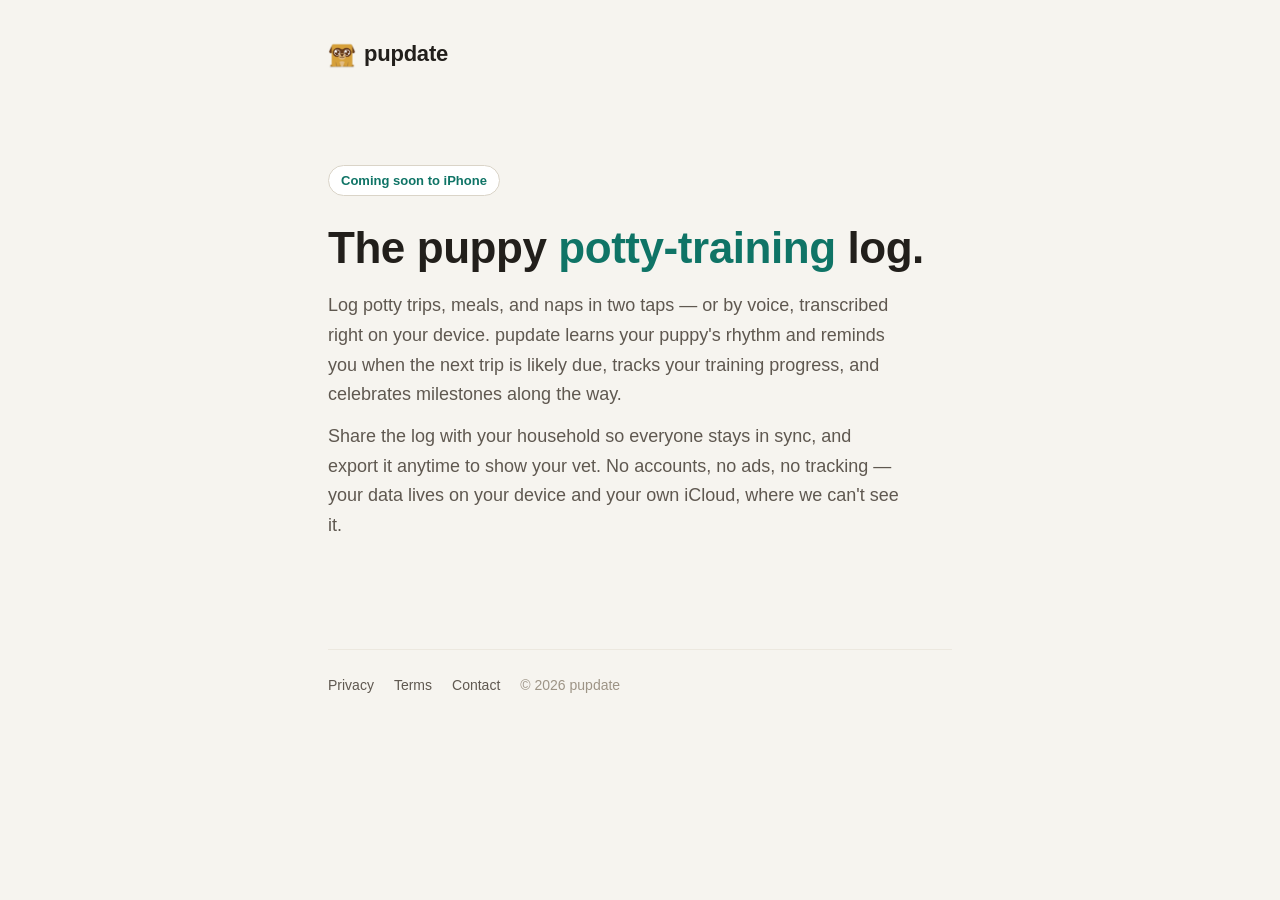
==== index.html @ 524dda99 "pupdate.app: stub landing page + Privacy and Terms Static site matching the app's design system (war" ====
<!doctype html>
<html lang="en">
<head>
  <meta charset="utf-8">
  <meta name="viewport" content="width=device-width, initial-scale=1">
  <title>pupdate — the puppy potty-training log</title>
  <meta name="description" content="Log potty trips, meals, and naps in two taps. pupdate learns your puppy's rhythm and reminds you when the next trip is likely due. No accounts, no ads, no tracking.">
  <meta name="theme-color" content="#F6F4EF" media="(prefers-color-scheme: light)">
  <meta name="theme-color" content="#171513" media="(prefers-color-scheme: dark)">
  <link rel="icon" type="image/png" href="/assets/favicon.png">
  <link rel="apple-touch-icon" href="/assets/apple-touch-icon.png">
  <link rel="stylesheet" href="/styles.css">
</head>
<body>
  <div class="page">
    <header class="site-header">
      <a class="wordmark" href="/"><img class="paw" src="/assets/pup.png" alt="" width="28" height="28">pupdate</a>
    </header>

    <main>
      <section class="hero">
        <span class="badge">Coming soon to iPhone</span>
        <h1>The puppy <span class="accent">potty&#8209;training</span> log.</h1>
        <p class="lede">Log potty trips, meals, and naps in two taps — or by voice, transcribed right on your device. pupdate learns your puppy's rhythm and reminds you when the next trip is likely due, tracks your training progress, and celebrates milestones along the way.</p>
        <p class="lede">Share the log with your household so everyone stays in sync, and export it anytime to show your vet. No accounts, no ads, no tracking — your data lives on your device and your own iCloud, where we can't see it.</p>
      </section>
    </main>

    <footer class="site-footer">
      <a href="/privacy/">Privacy</a>
      <a href="/terms/">Terms</a>
      <a href="mailto:pupdate.support@gmail.com">Contact</a>
      <span>© 2026 pupdate</span>
    </footer>
  </div>
</body>
</html>
---- styles.css ----
/* pupdate.app — tokens mirror the app's design system (UX/UI Spec §3) */

:root {
  --bg: #F6F4EF;
  --surface: #FFFFFF;
  --text: #221F1B;
  --text-secondary: #5F5850;
  --text-tertiary: #9D9486;
  --border-subtle: #ECE8DF;
  --border-strong: #DAD4C8;
  --brand: #0F7466;
  --brand-pressed: #0C5C51;
  --on-brand: #FFFFFF;
  --focus-ring: #0F7466;
}

@media (prefers-color-scheme: dark) {
  :root {
    --bg: #171513;
    --surface: #221F1B;
    --text: #F4F1EA;
    --text-secondary: #B0A99D;
    --text-tertiary: #8C8478;
    --border-subtle: #2B2722;
    --border-strong: #332E29;
    --brand: #46C6B1;
    --brand-pressed: #63CBB8;
    --on-brand: #06241F;
    --focus-ring: #63CBB8;
  }
}

* { box-sizing: border-box; }

body {
  margin: 0;
  background: var(--bg);
  color: var(--text);
  font-family: -apple-system, BlinkMacSystemFont, "SF Pro Text", "Segoe UI",
    Roboto, Helvetica, Arial, sans-serif;
  font-size: 1.0625rem;
  line-height: 1.65;
  -webkit-font-smoothing: antialiased;
  text-rendering: optimizeLegibility;
}

h1, h2, h3, .wordmark {
  font-family: ui-rounded, "SF Pro Rounded", -apple-system, BlinkMacSystemFont,
    "Segoe UI", Roboto, Helvetica, Arial, sans-serif;
  line-height: 1.25;
  letter-spacing: -0.01em;
}

a {
  color: var(--brand);
  text-decoration: none;
}
a:hover { text-decoration: underline; }

:focus-visible {
  outline: 2px solid var(--focus-ring);
  outline-offset: 2px;
  border-radius: 4px;
}

.page {
  max-width: 42rem;
  margin: 0 auto;
  padding: 2.5rem 1.5rem 4rem;
}

/* Header */
.site-header {
  display: flex;
  align-items: baseline;
  justify-content: space-between;
  margin-bottom: 3rem;
}
.wordmark {
  font-size: 1.375rem;
  font-weight: 700;
  color: var(--text);
}
.wordmark:hover { text-decoration: none; }
.wordmark .paw {
  margin-right: 0.5rem;
  vertical-align: -0.35em;
}

/* Home hero */
.hero { padding: 3rem 0 2rem; }
.hero h1 {
  font-size: clamp(2rem, 6vw, 2.75rem);
  font-weight: 800;
  margin: 0 0 1rem;
}
.hero h1 .accent { color: var(--brand); }
.hero .lede {
  color: var(--text-secondary);
  font-size: 1.125rem;
  max-width: 36rem;
  margin: 0 0 0.75rem;
}
.badge {
  display: inline-block;
  font-size: 0.8125rem;
  font-weight: 600;
  color: var(--brand);
  border: 1px solid var(--border-strong);
  border-radius: 999px;
  padding: 0.25rem 0.75rem;
  margin-bottom: 1.5rem;
  background: var(--surface);
}

/* Legal pages */
.legal h1 { font-size: 1.75rem; margin: 0 0 0.25rem; }
.legal h2 {
  font-size: 1.1875rem;
  margin: 2.25rem 0 0.5rem;
}
.legal p, .legal li { color: var(--text); }
.legal ul { padding-left: 1.375rem; }
.legal li { margin: 0.375rem 0; }
.legal code {
  font-size: 0.9em;
  background: var(--surface);
  border: 1px solid var(--border-subtle);
  border-radius: 4px;
  padding: 0.05em 0.3em;
}

/* Footer */
.site-footer {
  margin-top: 4rem;
  padding-top: 1.5rem;
  border-top: 1px solid var(--border-subtle);
  font-size: 0.875rem;
  color: var(--text-tertiary);
  display: flex;
  gap: 1.25rem;
  flex-wrap: wrap;
}
.site-footer a { color: var(--text-secondary); }
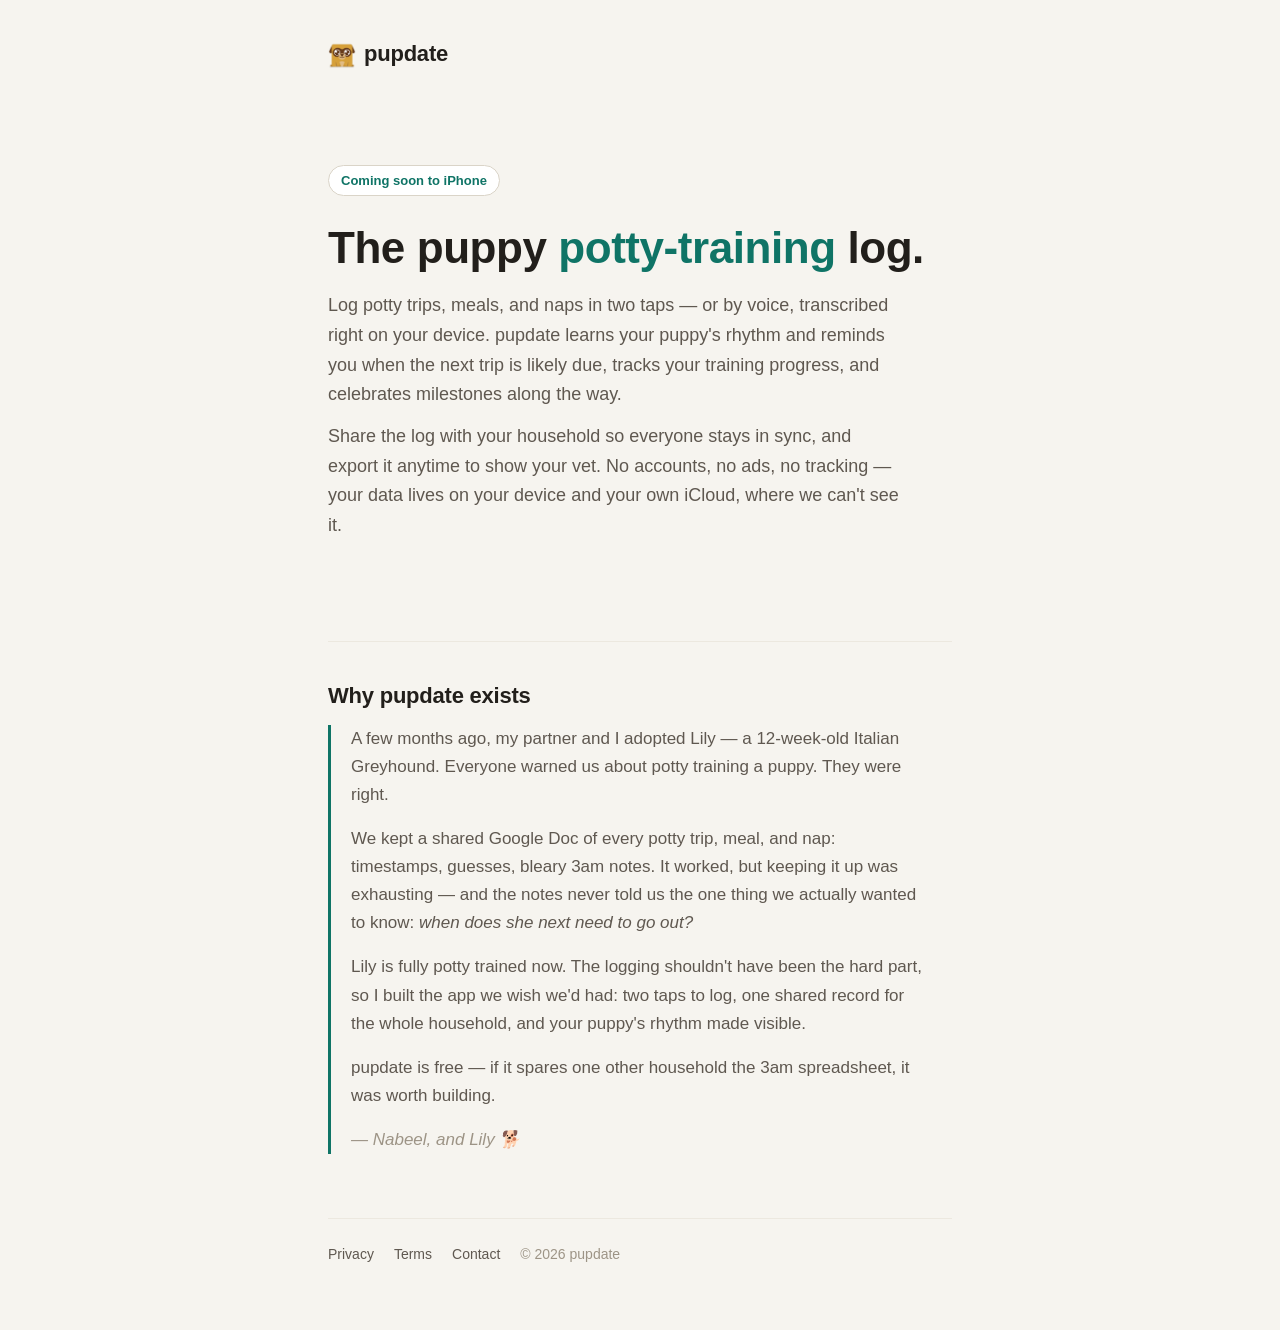
==== commit b6a36929: "Founder story, free line, and SEO pack - 'Why pupdate exists' section: Lily story in a brand-teal bl" ====
--- a/index.html
+++ b/index.html
@@ -7,6 +7,28 @@
   <meta name="description" content="Log potty trips, meals, and naps in two taps. pupdate learns your puppy's rhythm and reminds you when the next trip is likely due. No accounts, no ads, no tracking.">
   <meta name="theme-color" content="#F6F4EF" media="(prefers-color-scheme: light)">
   <meta name="theme-color" content="#171513" media="(prefers-color-scheme: dark)">
+  <link rel="canonical" href="https://pupdate.app/">
+  <meta property="og:type" content="website">
+  <meta property="og:site_name" content="pupdate">
+  <meta property="og:title" content="pupdate — the puppy potty-training log">
+  <meta property="og:description" content="Log potty trips, meals, and naps in two taps. pupdate learns your puppy's rhythm and reminds you when the next trip is likely due. No accounts, no ads, no tracking.">
+  <meta property="og:url" content="https://pupdate.app/">
+  <meta property="og:image" content="https://pupdate.app/assets/social-card.png">
+  <meta property="og:image:width" content="1200">
+  <meta property="og:image:height" content="630">
+  <meta name="twitter:card" content="summary_large_image">
+  <script type="application/ld+json">
+  {
+    "@context": "https://schema.org",
+    "@type": "MobileApplication",
+    "name": "pupdate",
+    "operatingSystem": "iOS",
+    "applicationCategory": "LifestyleApplication",
+    "description": "A puppy potty-training log. Two-tap logging of potty trips, meals, and naps; timing predictions learned from your logs; progress milestones; household sharing through your own iCloud.",
+    "offers": { "@type": "Offer", "price": "0", "priceCurrency": "USD" },
+    "url": "https://pupdate.app/"
+  }
+  </script>
   <link rel="icon" type="image/png" href="/assets/favicon.png">
   <link rel="apple-touch-icon" href="/assets/apple-touch-icon.png">
   <link rel="stylesheet" href="/styles.css">
@@ -24,6 +46,17 @@
         <p class="lede">Log potty trips, meals, and naps in two taps — or by voice, transcribed right on your device. pupdate learns your puppy's rhythm and reminds you when the next trip is likely due, tracks your training progress, and celebrates milestones along the way.</p>
         <p class="lede">Share the log with your household so everyone stays in sync, and export it anytime to show your vet. No accounts, no ads, no tracking — your data lives on your device and your own iCloud, where we can't see it.</p>
       </section>
+
+      <section class="story">
+        <h2>Why pupdate exists</h2>
+        <blockquote>
+          <p>A few months ago, my partner and I adopted Lily — a 12-week-old Italian Greyhound. Everyone warned us about potty training a puppy. They were right.</p>
+          <p>We kept a shared Google Doc of every potty trip, meal, and nap: timestamps, guesses, bleary 3am notes. It worked, but keeping it up was exhausting — and the notes never told us the one thing we actually wanted to know: <em>when does she next need to go out?</em></p>
+          <p>Lily is fully potty trained now. The logging shouldn't have been the hard part, so I built the app we wish we'd had: two taps to log, one shared record for the whole household, and your puppy's rhythm made visible.</p>
+          <p>pupdate is free — if it spares one other household the 3am spreadsheet, it was worth building.</p>
+          <p class="signoff">— Nabeel, and Lily 🐕</p>
+        </blockquote>
+      </section>
     </main>
 
     <footer class="site-footer">
@@ -33,5 +66,7 @@
       <span>© 2026 pupdate</span>
     </footer>
   </div>
+  <script data-goatcounter="https://pupdate.goatcounter.com/count"
+          async src="//gc.zgo.at/count.js"></script>
 </body>
 </html>
--- a/styles.css
+++ b/styles.css
@@ -113,6 +113,33 @@
   background: var(--surface);
 }
 
+/* Founder story */
+.story {
+  margin-top: 3.5rem;
+  padding-top: 2.5rem;
+  border-top: 1px solid var(--border-subtle);
+}
+.story h2 {
+  font-size: 1.375rem;
+  font-weight: 700;
+  margin: 0 0 1rem;
+}
+.story blockquote {
+  margin: 0;
+  padding-left: 1.25rem;
+  border-left: 3px solid var(--brand);
+}
+.story p {
+  color: var(--text-secondary);
+  max-width: 36rem;
+  margin: 0 0 1rem;
+}
+.story .signoff {
+  color: var(--text-tertiary);
+  font-style: italic;
+  margin-bottom: 0;
+}
+
 /* Legal pages */
 .legal h1 { font-size: 1.75rem; margin: 0 0 0.25rem; }
 .legal h2 {
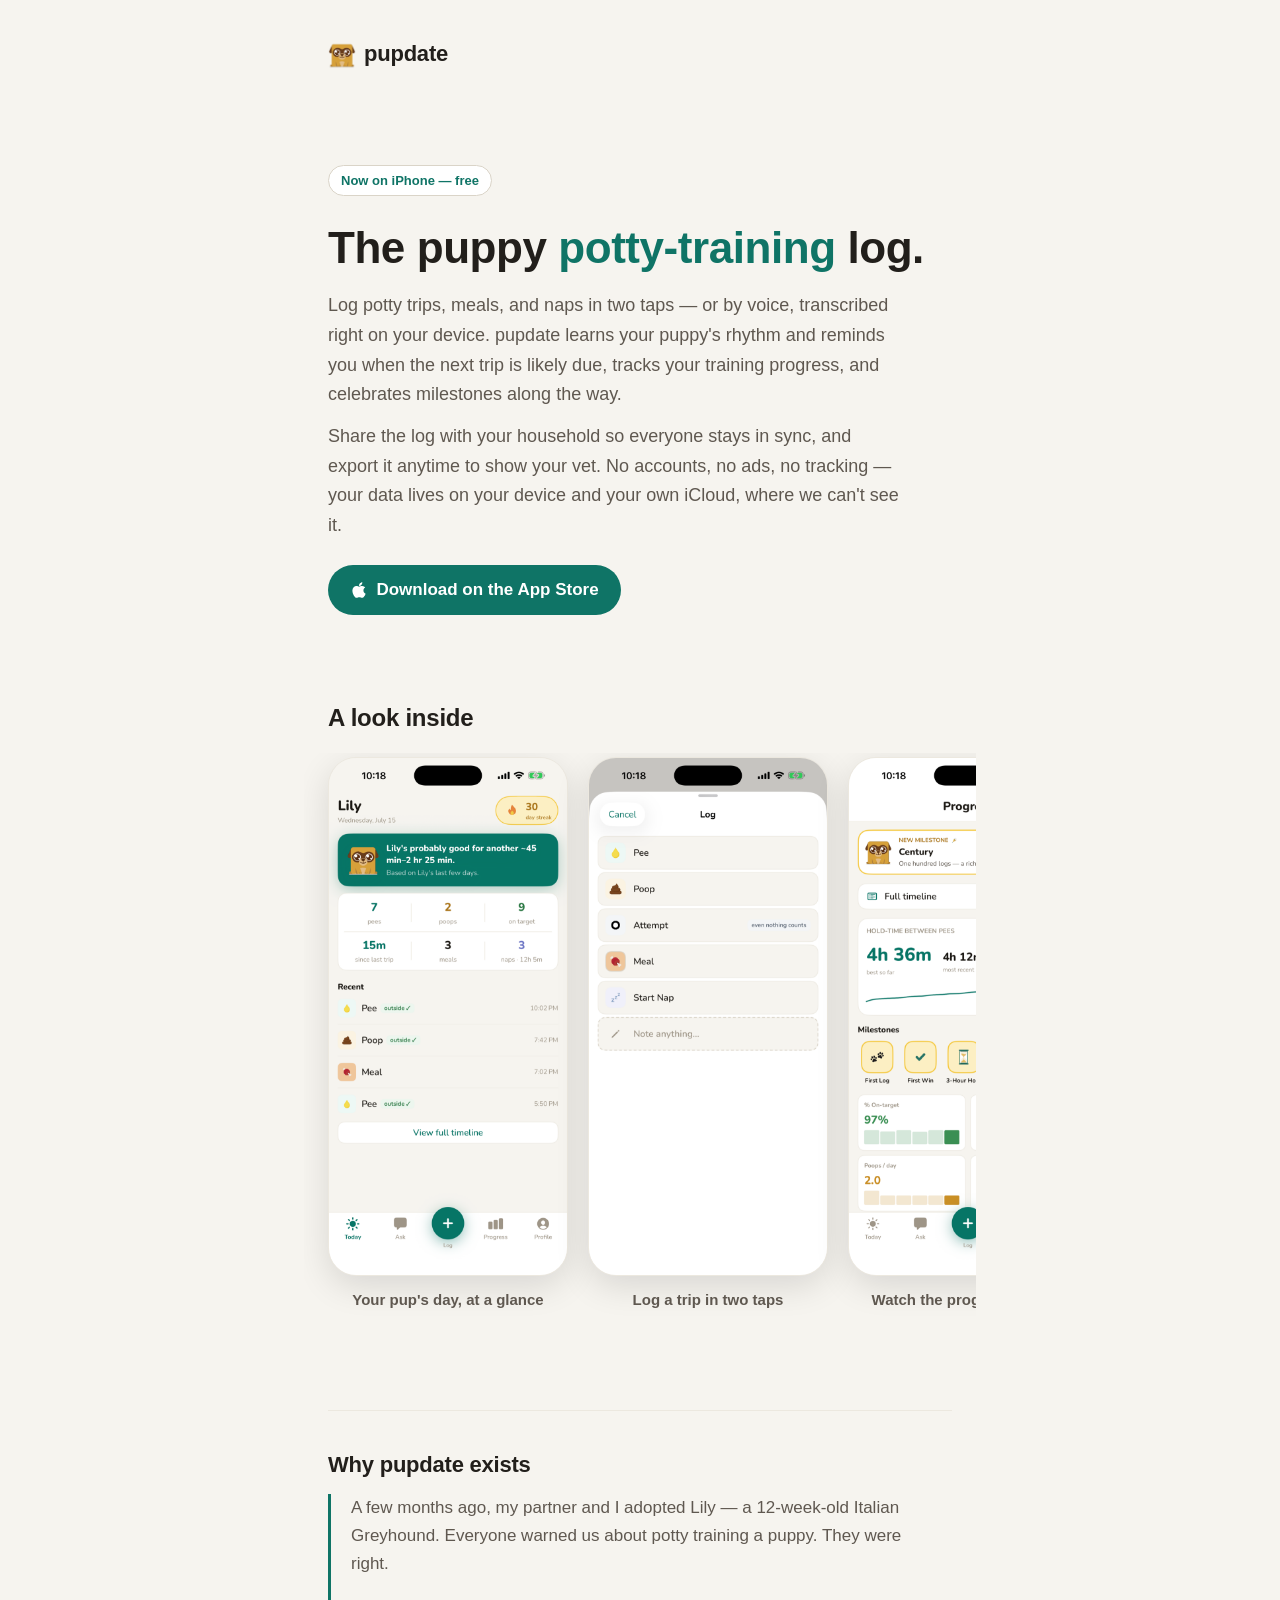
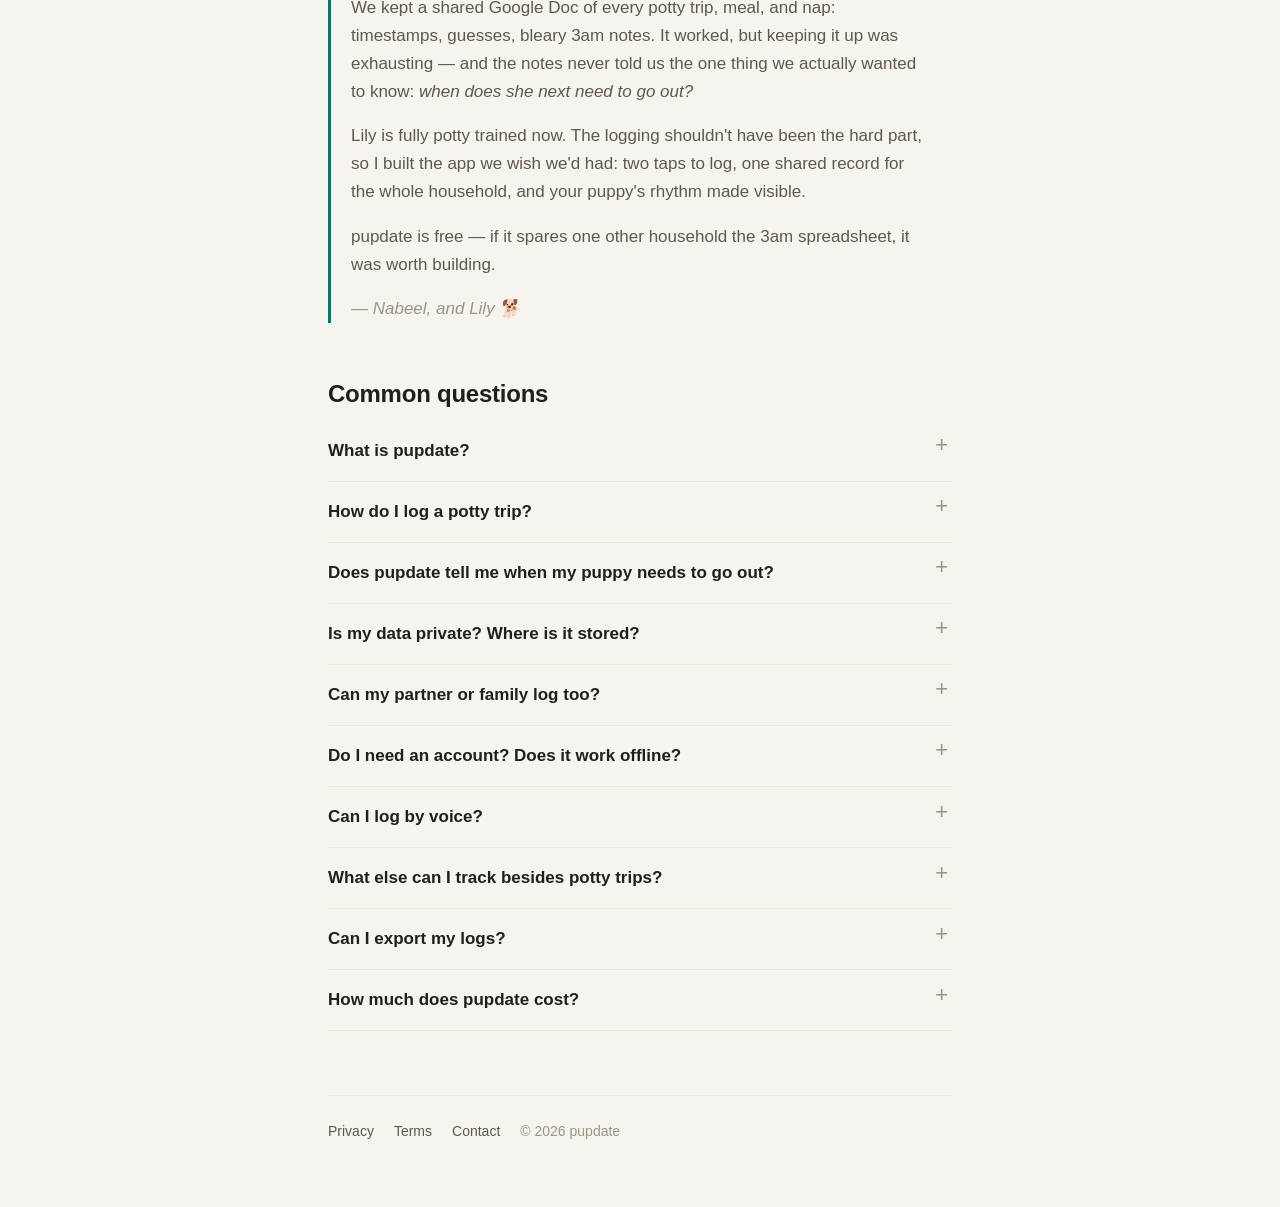
==== commit 8c66d302: "Launch: App Store download button, screenshots, live badge App is live on the App Store. Add a Downl" ====
--- a/index.html
+++ b/index.html
@@ -3,15 +3,15 @@
 <head>
   <meta charset="utf-8">
   <meta name="viewport" content="width=device-width, initial-scale=1">
-  <title>pupdate — the puppy potty-training log</title>
-  <meta name="description" content="Log potty trips, meals, and naps in two taps. pupdate learns your puppy's rhythm and reminds you when the next trip is likely due. No accounts, no ads, no tracking.">
+  <title>pupdate — puppy potty-training tracker &amp; log</title>
+  <meta name="description" content="A private puppy potty-training tracker. Log potty trips, meals, and naps in two taps, see your housetraining progress, and get a heads-up when the next trip is likely due. No accounts, no ads, no tracking.">
   <meta name="theme-color" content="#F6F4EF" media="(prefers-color-scheme: light)">
   <meta name="theme-color" content="#171513" media="(prefers-color-scheme: dark)">
   <link rel="canonical" href="https://pupdate.app/">
   <meta property="og:type" content="website">
   <meta property="og:site_name" content="pupdate">
-  <meta property="og:title" content="pupdate — the puppy potty-training log">
-  <meta property="og:description" content="Log potty trips, meals, and naps in two taps. pupdate learns your puppy's rhythm and reminds you when the next trip is likely due. No accounts, no ads, no tracking.">
+  <meta property="og:title" content="pupdate — puppy potty-training tracker &amp; log">
+  <meta property="og:description" content="A private puppy potty-training tracker. Log potty trips, meals, and naps in two taps, see your housetraining progress, and get a heads-up when the next trip is likely due. No accounts, no ads, no tracking.">
   <meta property="og:url" content="https://pupdate.app/">
   <meta property="og:image" content="https://pupdate.app/assets/social-card.png">
   <meta property="og:image:width" content="1200">
@@ -26,7 +26,51 @@
     "applicationCategory": "LifestyleApplication",
     "description": "A puppy potty-training log. Two-tap logging of potty trips, meals, and naps; timing predictions learned from your logs; progress milestones; household sharing through your own iCloud.",
     "offers": { "@type": "Offer", "price": "0", "priceCurrency": "USD" },
-    "url": "https://pupdate.app/"
+    "url": "https://pupdate.app/",
+    "installUrl": "https://apps.apple.com/app/id6789007702",
+    "featureList": [
+      "Two-tap logging of potty trips, meals, and naps",
+      "Voice logging transcribed on your device",
+      "Next-trip prediction learned from your logs",
+      "Housetraining progress and milestones",
+      "Household sharing through your own iCloud",
+      "Export your log as PDF or CSV"
+    ],
+    "screenshot": [
+      "https://pupdate.app/assets/shots/today.png",
+      "https://pupdate.app/assets/shots/log.png",
+      "https://pupdate.app/assets/shots/progress.png",
+      "https://pupdate.app/assets/shots/ask.png",
+      "https://pupdate.app/assets/shots/profile.png"
+    ]
+  }
+  </script>
+  <script type="application/ld+json">
+  {
+    "@context": "https://schema.org",
+    "@type": "FAQPage",
+    "mainEntity": [
+      { "@type": "Question", "name": "What is pupdate?",
+        "acceptedAnswer": { "@type": "Answer", "text": "pupdate is a puppy potty-training tracker for iPhone. You log potty trips, meals, and naps in a couple of taps, see your housetraining progress over time, and get a heads-up when the next trip is likely due." } },
+      { "@type": "Question", "name": "How do I log a potty trip?",
+        "acceptedAnswer": { "@type": "Answer", "text": "Tap pee, poop, meal, or nap, confirm the details, and hit Done — or say it out loud and pupdate transcribes it on your device. You can add where it happened (outside, pad, or elsewhere) without it ever being marked “wrong.”" } },
+      { "@type": "Question", "name": "Does pupdate tell me when my puppy needs to go out?",
+        "acceptedAnswer": { "@type": "Answer", "text": "It learns your puppy’s rhythm from what you log and reminds you when the next trip is likely due. It’s an estimate that gets sharper the more you log — not a guarantee." } },
+      { "@type": "Question", "name": "Is my data private? Where is it stored?",
+        "acceptedAnswer": { "@type": "Answer", "text": "Your data lives on your device and syncs only through your own iCloud — never to us. No accounts, no ads, no tracking. We can’t see your data." } },
+      { "@type": "Question", "name": "Can my partner or family log too?",
+        "acceptedAnswer": { "@type": "Answer", "text": "Yes. You can share your pup with a partner, family, or sitter so everyone logs to the same timeline — synced privately through your own iCloud." } },
+      { "@type": "Question", "name": "Do I need an account? Does it work offline?",
+        "acceptedAnswer": { "@type": "Answer", "text": "No account, no sign-up. pupdate works on your device, so you can log a trip whether or not you’re online." } },
+      { "@type": "Question", "name": "Can I log by voice?",
+        "acceptedAnswer": { "@type": "Answer", "text": "Yes — say it the way you’d say it out loud (“7am pee outside”) and pupdate files it. Voice is transcribed right on your device; it never leaves your phone." } },
+      { "@type": "Question", "name": "What else can I track besides potty trips?",
+        "acceptedAnswer": { "@type": "Answer", "text": "Meals, naps, and free-text notes — so the whole day is in one place. pupdate turns it into progress you can see: streaks, milestones, and how long your pup is going between trips." } },
+      { "@type": "Question", "name": "Can I export my logs?",
+        "acceptedAnswer": { "@type": "Answer", "text": "Yes — export your full log as a PDF or CSV anytime, including to share with your vet." } },
+      { "@type": "Question", "name": "How much does pupdate cost?",
+        "acceptedAnswer": { "@type": "Answer", "text": "pupdate is free." } }
+    ]
   }
   </script>
   <link rel="icon" type="image/png" href="/assets/favicon.png">
@@ -41,10 +85,49 @@
 
     <main>
       <section class="hero">
-        <span class="badge">Coming soon to iPhone</span>
+        <span class="badge">Now on iPhone — free</span>
         <h1>The puppy <span class="accent">potty&#8209;training</span> log.</h1>
         <p class="lede">Log potty trips, meals, and naps in two taps — or by voice, transcribed right on your device. pupdate learns your puppy's rhythm and reminds you when the next trip is likely due, tracks your training progress, and celebrates milestones along the way.</p>
         <p class="lede">Share the log with your household so everyone stays in sync, and export it anytime to show your vet. No accounts, no ads, no tracking — your data lives on your device and your own iCloud, where we can't see it.</p>
+        <p class="cta-row">
+          <a class="cta" href="https://apps.apple.com/app/id6789007702">
+            <svg class="cta-apple" viewBox="0 0 384 512" width="18" height="18" aria-hidden="true" focusable="false">
+              <path fill="currentColor" d="M318.7 268.7c-.2-36.7 16.4-64.4 50-84.8-18.8-26.9-47.2-41.7-84.7-44.6-35.5-2.8-74.3 20.7-88.5 20.7-15 0-49.4-19.7-76.4-19.7C63.3 141.2 4 184.8 4 273.5q0 39.3 14.4 81.2c12.8 36.7 59 126.7 107.2 125.2 25.2-.6 43-17.9 75.8-17.9 31.8 0 48.3 17.9 76.4 17.9 48.6-.7 90.4-82.5 102.6-119.3-65.2-30.7-61.7-90-61.7-91.9zm-56.6-164.2c27.3-32.4 24.8-61.9 24-72.5-24.1 1.4-52 16.4-67.9 34.9-17.5 19.8-27.8 44.3-25.6 71.9 26.1 2 49.9-11.4 69.5-34.3z"/>
+            </svg>
+            Download on the App Store
+          </a>
+        </p>
+      </section>
+
+      <section class="shots" aria-label="Screenshots">
+        <h2>A look inside</h2>
+        <div class="shots-row">
+          <figure>
+            <img src="/assets/shots/today.png" width="720" height="1564" loading="lazy"
+                 alt="pupdate Today screen: a next-trip prediction, today's trips, and a recent-activity list">
+            <figcaption>Your pup's day, at a glance</figcaption>
+          </figure>
+          <figure>
+            <img src="/assets/shots/log.png" width="720" height="1564" loading="lazy"
+                 alt="pupdate Log sheet: quick-log buttons for pee, poop, attempt, meal, nap, and a note">
+            <figcaption>Log a trip in two taps</figcaption>
+          </figure>
+          <figure>
+            <img src="/assets/shots/progress.png" width="720" height="1564" loading="lazy"
+                 alt="pupdate Progress screen: hold-time chart trending up, milestones, and on-target rate">
+            <figcaption>Watch the progress add up</figcaption>
+          </figure>
+          <figure>
+            <img src="/assets/shots/ask.png" width="720" height="1564" loading="lazy"
+                 alt="pupdate Ask screen: a question answered from your own logs">
+            <figcaption>Answers from your own logs</figcaption>
+          </figure>
+          <figure>
+            <img src="/assets/shots/profile.png" width="720" height="1564" loading="lazy"
+                 alt="pupdate Profile screen: household sharing, log export, and privacy settings">
+            <figcaption>Private on your phone. No account.</figcaption>
+          </figure>
+        </div>
       </section>
 
       <section class="story">
@@ -56,6 +139,51 @@
           <p>pupdate is free — if it spares one other household the 3am spreadsheet, it was worth building.</p>
           <p class="signoff">— Nabeel, and Lily 🐕</p>
         </blockquote>
+      </section>
+
+      <section class="faq" aria-label="Frequently asked questions">
+        <h2>Common questions</h2>
+
+        <details>
+          <summary>What is pupdate?</summary>
+          <p>pupdate is a puppy potty-training tracker for iPhone. You log potty trips, meals, and naps in a couple of taps, see your housetraining progress over time, and get a heads-up when the next trip is likely due.</p>
+        </details>
+        <details>
+          <summary>How do I log a potty trip?</summary>
+          <p>Tap pee, poop, meal, or nap, confirm the details, and hit Done — or say it out loud and pupdate transcribes it on your device. You can add where it happened (outside, pad, or elsewhere) without it ever being marked “wrong.”</p>
+        </details>
+        <details>
+          <summary>Does pupdate tell me when my puppy needs to go out?</summary>
+          <p>It learns your puppy’s rhythm from what you log and reminds you when the next trip is likely due. It’s an estimate that gets sharper the more you log — not a guarantee.</p>
+        </details>
+        <details>
+          <summary>Is my data private? Where is it stored?</summary>
+          <p>Your data lives on your device and syncs only through your own iCloud — never to us. No accounts, no ads, no tracking. We can’t see your data.</p>
+        </details>
+        <details>
+          <summary>Can my partner or family log too?</summary>
+          <p>Yes. You can share your pup with a partner, family, or sitter so everyone logs to the same timeline — synced privately through your own iCloud.</p>
+        </details>
+        <details>
+          <summary>Do I need an account? Does it work offline?</summary>
+          <p>No account, no sign-up. pupdate works on your device, so you can log a trip whether or not you’re online.</p>
+        </details>
+        <details>
+          <summary>Can I log by voice?</summary>
+          <p>Yes — say it the way you’d say it out loud (“7am pee outside”) and pupdate files it. Voice is transcribed right on your device; it never leaves your phone.</p>
+        </details>
+        <details>
+          <summary>What else can I track besides potty trips?</summary>
+          <p>Meals, naps, and free-text notes — so the whole day is in one place. pupdate turns it into progress you can see: streaks, milestones, and how long your pup is going between trips.</p>
+        </details>
+        <details>
+          <summary>Can I export my logs?</summary>
+          <p>Yes — export your full log as a PDF or CSV anytime, including to share with your vet.</p>
+        </details>
+        <details>
+          <summary>How much does pupdate cost?</summary>
+          <p>pupdate is free.</p>
+        </details>
       </section>
     </main>
 
--- a/styles.css
+++ b/styles.css
@@ -112,6 +112,101 @@
   margin-bottom: 1.5rem;
   background: var(--surface);
 }
+.cta-row { margin: 1.5rem 0 0; }
+.cta {
+  display: inline-flex;
+  align-items: center;
+  gap: 0.5rem;
+  font-weight: 700;
+  color: var(--on-brand);
+  background: var(--brand);
+  border-radius: 999px;
+  padding: 0.7rem 1.4rem;
+  text-decoration: none;
+}
+.cta:hover { background: var(--brand-pressed); }
+.cta-apple { flex: none; }
+
+/* Screenshots gallery */
+.shots {
+  margin-top: 3.5rem;
+}
+.shots h2 {
+  font-size: 1.5rem;
+  font-weight: 800;
+  margin: 0 0 1.25rem;
+}
+.shots-row {
+  display: flex;
+  gap: 1.25rem;
+  overflow-x: auto;
+  scroll-snap-type: x mandatory;
+  /* bleed to the page edges so the strip reads as swipeable */
+  margin: 0 -1.5rem;
+  padding: 0.25rem 1.5rem 1rem;
+  -webkit-overflow-scrolling: touch;
+  scrollbar-width: thin;
+}
+.shots-row figure {
+  flex: 0 0 auto;
+  width: 15rem;
+  max-width: 72vw;
+  margin: 0;
+  scroll-snap-align: center;
+}
+.shots-row img {
+  width: 100%;
+  height: auto;
+  display: block;
+  border-radius: 1.75rem;
+  border: 1px solid var(--border-subtle);
+  box-shadow: 0 10px 34px rgba(0, 0, 0, 0.12);
+  background: var(--surface);
+}
+.shots-row figcaption {
+  margin-top: 0.75rem;
+  font-size: 0.9375rem;
+  font-weight: 600;
+  color: var(--text-secondary);
+  text-align: center;
+}
+
+/* FAQ */
+.faq {
+  margin-top: 3.5rem;
+}
+.faq h2 {
+  font-size: 1.5rem;
+  font-weight: 800;
+  margin: 0 0 0.75rem;
+}
+.faq details {
+  border-bottom: 1px solid var(--border-subtle);
+}
+.faq summary {
+  cursor: pointer;
+  list-style: none;
+  padding: 1rem 2rem 1rem 0;
+  font-weight: 600;
+  color: var(--text);
+  position: relative;
+}
+.faq summary::-webkit-details-marker { display: none; }
+.faq summary::after {
+  content: "+";
+  position: absolute;
+  right: 0.25rem;
+  top: 0.85rem;
+  font-size: 1.375rem;
+  font-weight: 400;
+  line-height: 1;
+  color: var(--text-tertiary);
+}
+.faq details[open] summary::after { content: "\2212"; }
+.faq details p {
+  margin: -0.25rem 0 1.125rem;
+  color: var(--text-secondary);
+}
 
 /* Founder story */
 .story {
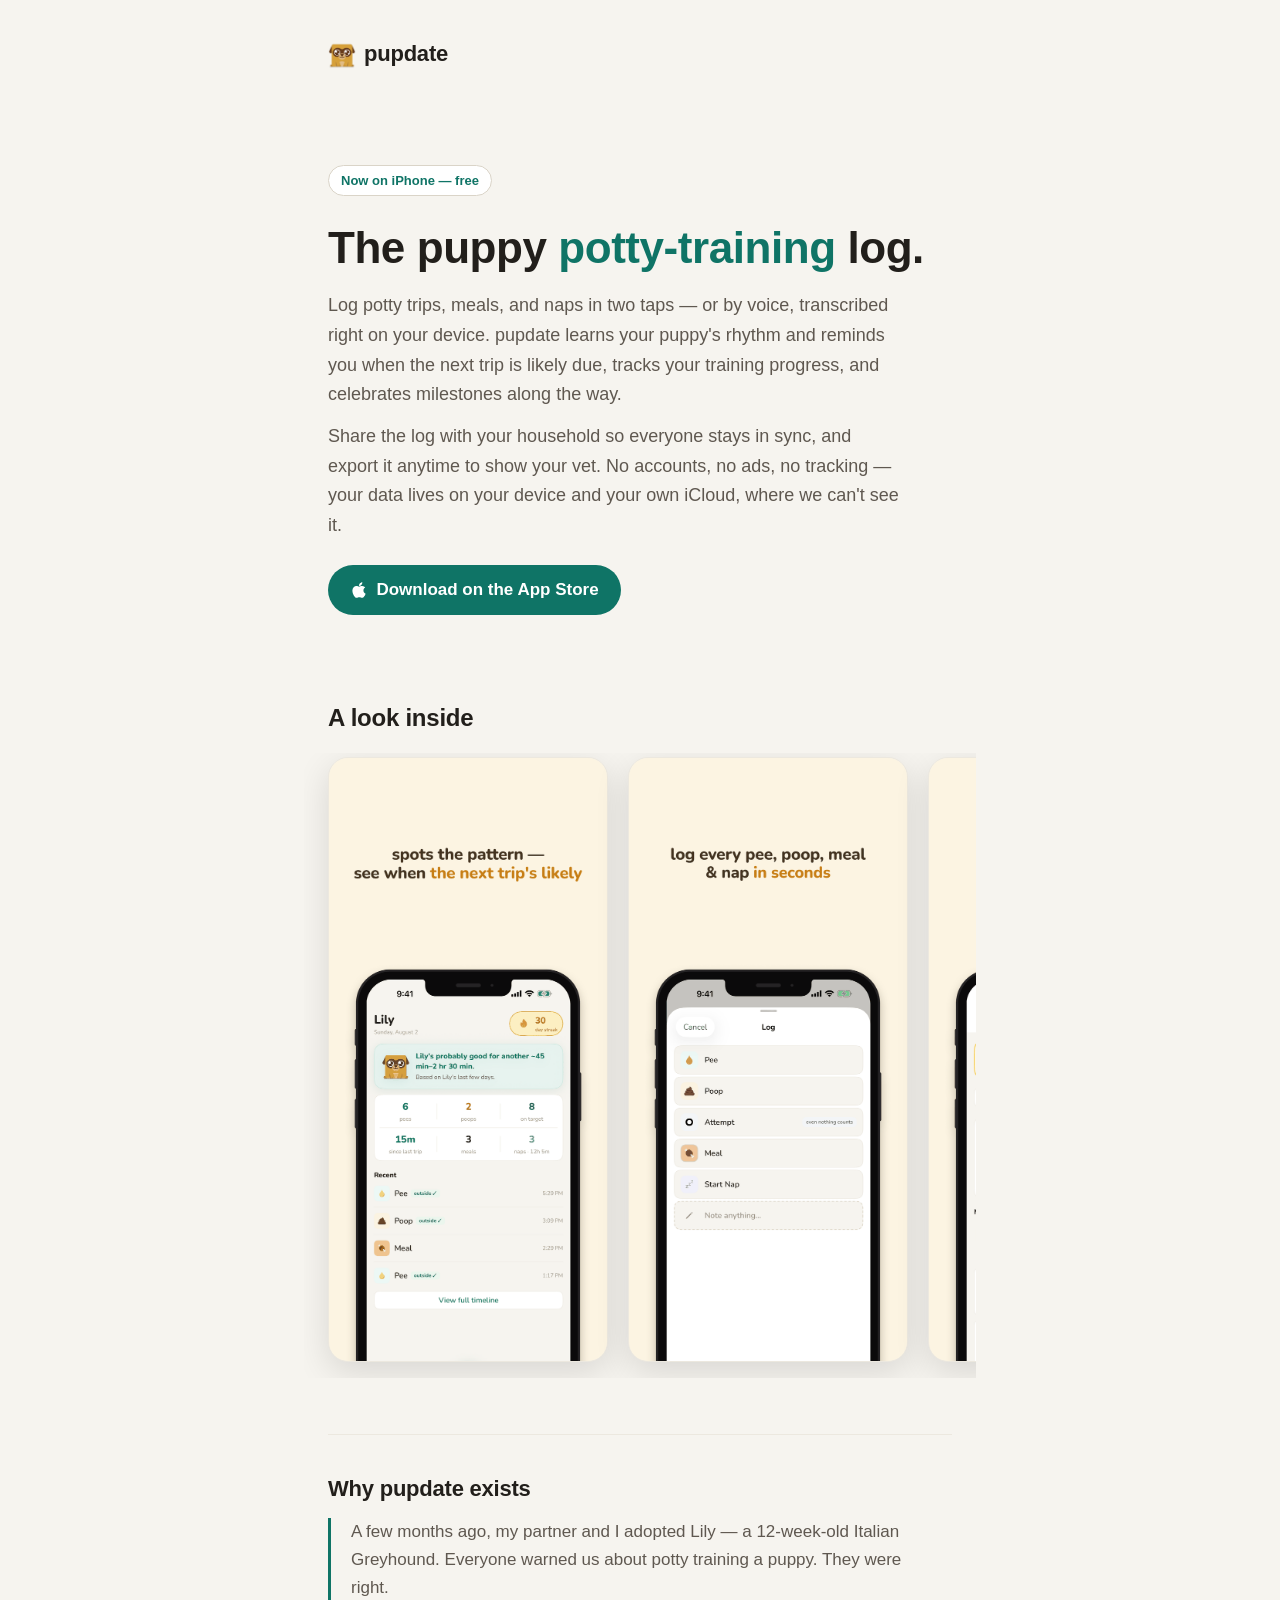
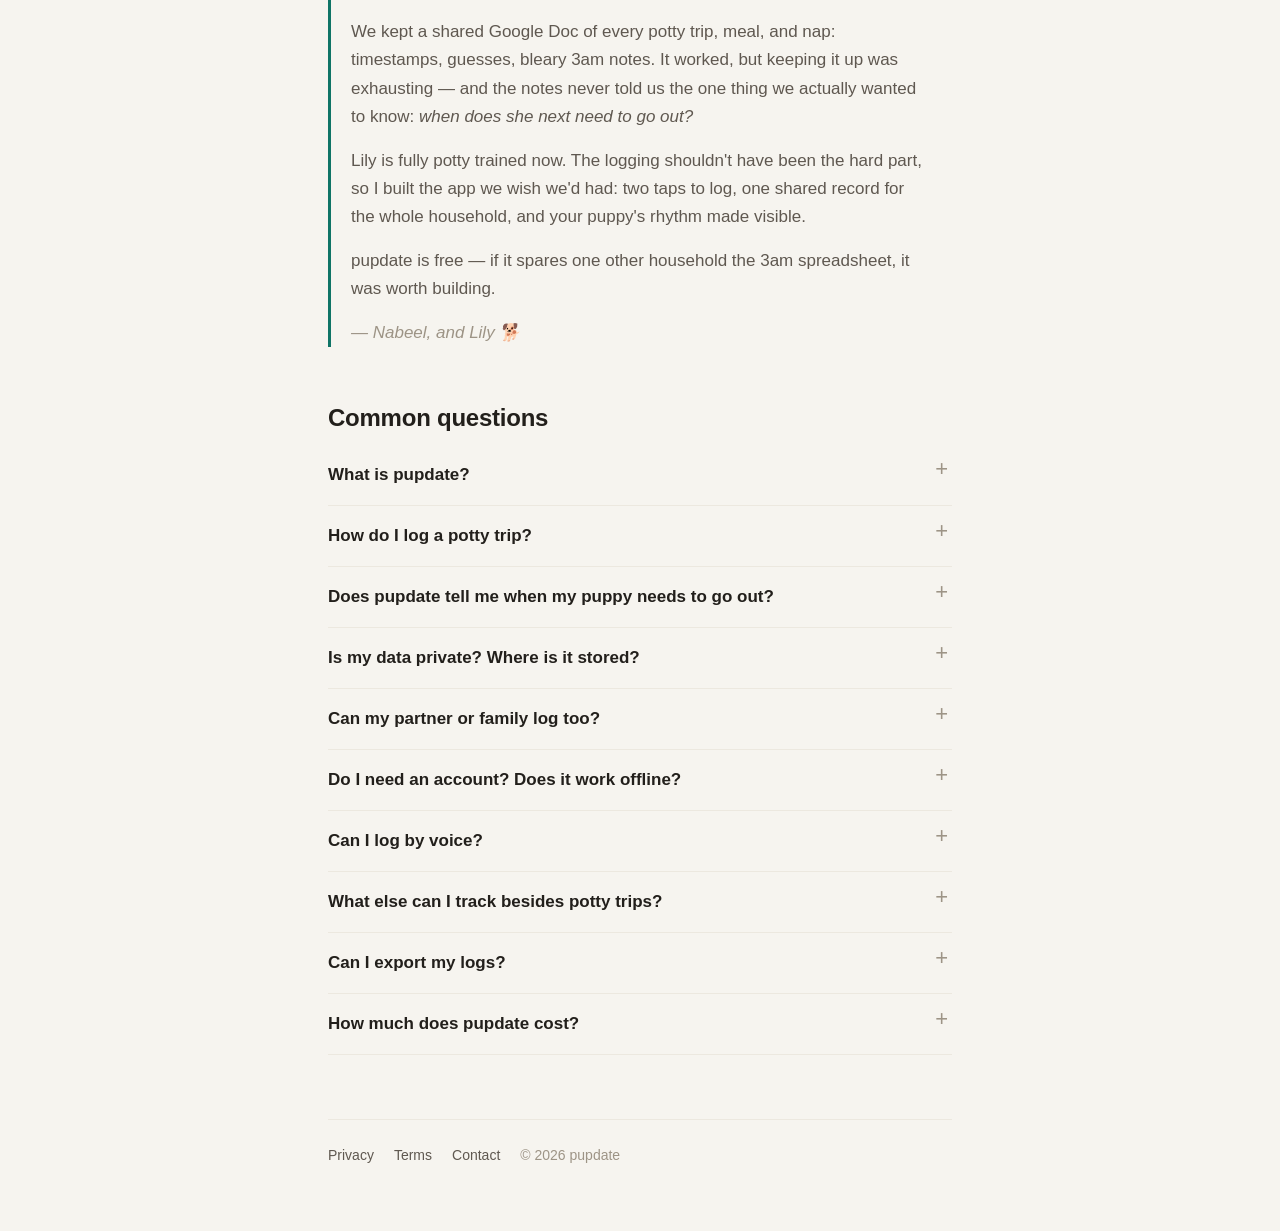
==== commit c1d35b15: "Site: swap screenshots for the refreshed marketing panels Replace the five raw device screenshots wi" ====
--- a/index.html
+++ b/index.html
@@ -31,17 +31,23 @@
     "featureList": [
       "Two-tap logging of potty trips, meals, and naps",
       "Voice logging transcribed on your device",
+      "Home Screen widget with one-tap logging",
+      "Apple Watch app for logging from your wrist",
       "Next-trip prediction learned from your logs",
       "Housetraining progress and milestones",
       "Household sharing through your own iCloud",
       "Export your log as PDF or CSV"
     ],
     "screenshot": [
-      "https://pupdate.app/assets/shots/today.png",
-      "https://pupdate.app/assets/shots/log.png",
-      "https://pupdate.app/assets/shots/progress.png",
-      "https://pupdate.app/assets/shots/ask.png",
-      "https://pupdate.app/assets/shots/profile.png"
+      "https://pupdate.app/assets/panels/panel-02-today.png",
+      "https://pupdate.app/assets/panels/panel-03-log.png",
+      "https://pupdate.app/assets/panels/panel-04-progress.png",
+      "https://pupdate.app/assets/panels/panel-05-widget.png",
+      "https://pupdate.app/assets/panels/panel-06-watch.png",
+      "https://pupdate.app/assets/panels/panel-07-ask.png",
+      "https://pupdate.app/assets/panels/panel-08-share.png",
+      "https://pupdate.app/assets/panels/panel-09-profile.png",
+      "https://pupdate.app/assets/panels/panel-10-privacy.png"
     ]
   }
   </script>
@@ -103,29 +109,40 @@
         <h2>A look inside</h2>
         <div class="shots-row">
           <figure>
-            <img src="/assets/shots/today.png" width="720" height="1564" loading="lazy"
-                 alt="pupdate Today screen: a next-trip prediction, today's trips, and a recent-activity list">
-            <figcaption>Your pup's day, at a glance</figcaption>
-          </figure>
-          <figure>
-            <img src="/assets/shots/log.png" width="720" height="1564" loading="lazy"
-                 alt="pupdate Log sheet: quick-log buttons for pee, poop, attempt, meal, nap, and a note">
-            <figcaption>Log a trip in two taps</figcaption>
-          </figure>
-          <figure>
-            <img src="/assets/shots/progress.png" width="720" height="1564" loading="lazy"
-                 alt="pupdate Progress screen: hold-time chart trending up, milestones, and on-target rate">
-            <figcaption>Watch the progress add up</figcaption>
-          </figure>
-          <figure>
-            <img src="/assets/shots/ask.png" width="720" height="1564" loading="lazy"
-                 alt="pupdate Ask screen: a question answered from your own logs">
-            <figcaption>Answers from your own logs</figcaption>
-          </figure>
-          <figure>
-            <img src="/assets/shots/profile.png" width="720" height="1564" loading="lazy"
-                 alt="pupdate Profile screen: household sharing, log export, and privacy settings">
-            <figcaption>Private on your phone. No account.</figcaption>
+            <img src="/assets/panels/panel-02-today.png" width="720" height="1561" loading="lazy"
+                 alt="Spots the pattern — see when the next trip is likely. The Today screen shows how long Lily is probably good for, today&#8217;s counts, and recent activity.">
+          </figure>
+          <figure>
+            <img src="/assets/panels/panel-03-log.png" width="720" height="1561" loading="lazy"
+                 alt="Log every pee, poop, meal and nap in seconds. The Log sheet, with buttons for pee, poop, attempt, meal, start nap, and a note.">
+          </figure>
+          <figure>
+            <img src="/assets/panels/panel-04-progress.png" width="720" height="1561" loading="lazy"
+                 alt="Watch the progress add up, week by week. The Progress screen: a hold-time chart trending up, milestones, and on-target rate.">
+          </figure>
+          <figure>
+            <img src="/assets/panels/panel-05-widget.png" width="720" height="1561" loading="lazy"
+                 alt="One tap on your Home Screen. The pupdate widget showing the next likely trip, with quick pee, poop, and tried buttons.">
+          </figure>
+          <figure>
+            <img src="/assets/panels/panel-06-watch.png" width="720" height="1561" loading="lazy"
+                 alt="…or log from your wrist. The Apple Watch app&#8217;s log screen, with the entries showing up on the phone.">
+          </figure>
+          <figure>
+            <img src="/assets/panels/panel-07-ask.png" width="720" height="1561" loading="lazy"
+                 alt="Answers drawn from your own logs. The Coach screen answering questions about training progress and hold time.">
+          </figure>
+          <figure>
+            <img src="/assets/panels/panel-08-share.png" width="720" height="1561" loading="lazy"
+                 alt="Everyone on the same page. The share sheet for inviting a partner, family, or sitter as a co-owner of Lily&#8217;s log.">
+          </figure>
+          <figure>
+            <img src="/assets/panels/panel-09-profile.png" width="720" height="1561" loading="lazy"
+                 alt="Your logs, yours to keep — export any time. The Profile screen: household sharing, log export, and settings.">
+          </figure>
+          <figure>
+            <img src="/assets/panels/panel-10-privacy.png" width="720" height="1561" loading="lazy"
+                 alt="No accounts, no ads — synced through your own iCloud. No tracking; we can&#8217;t see your data, ever.">
           </figure>
         </div>
       </section>
--- a/styles.css
+++ b/styles.css
@@ -149,8 +149,10 @@
 }
 .shots-row figure {
   flex: 0 0 auto;
-  width: 15rem;
-  max-width: 72vw;
+  /* marketing panels carry their own headline, so they run wider than a bare
+     screenshot would — the baked-in caption has to stay readable */
+  width: 17.5rem;
+  max-width: 80vw;
   margin: 0;
   scroll-snap-align: center;
 }
@@ -158,17 +160,11 @@
   width: 100%;
   height: auto;
   display: block;
-  border-radius: 1.75rem;
+  /* the panel supplies its own device frame; the card corner is the panel's */
+  border-radius: 1.25rem;
   border: 1px solid var(--border-subtle);
   box-shadow: 0 10px 34px rgba(0, 0, 0, 0.12);
   background: var(--surface);
-}
-.shots-row figcaption {
-  margin-top: 0.75rem;
-  font-size: 0.9375rem;
-  font-weight: 600;
-  color: var(--text-secondary);
-  text-align: center;
 }
 
 /* FAQ */
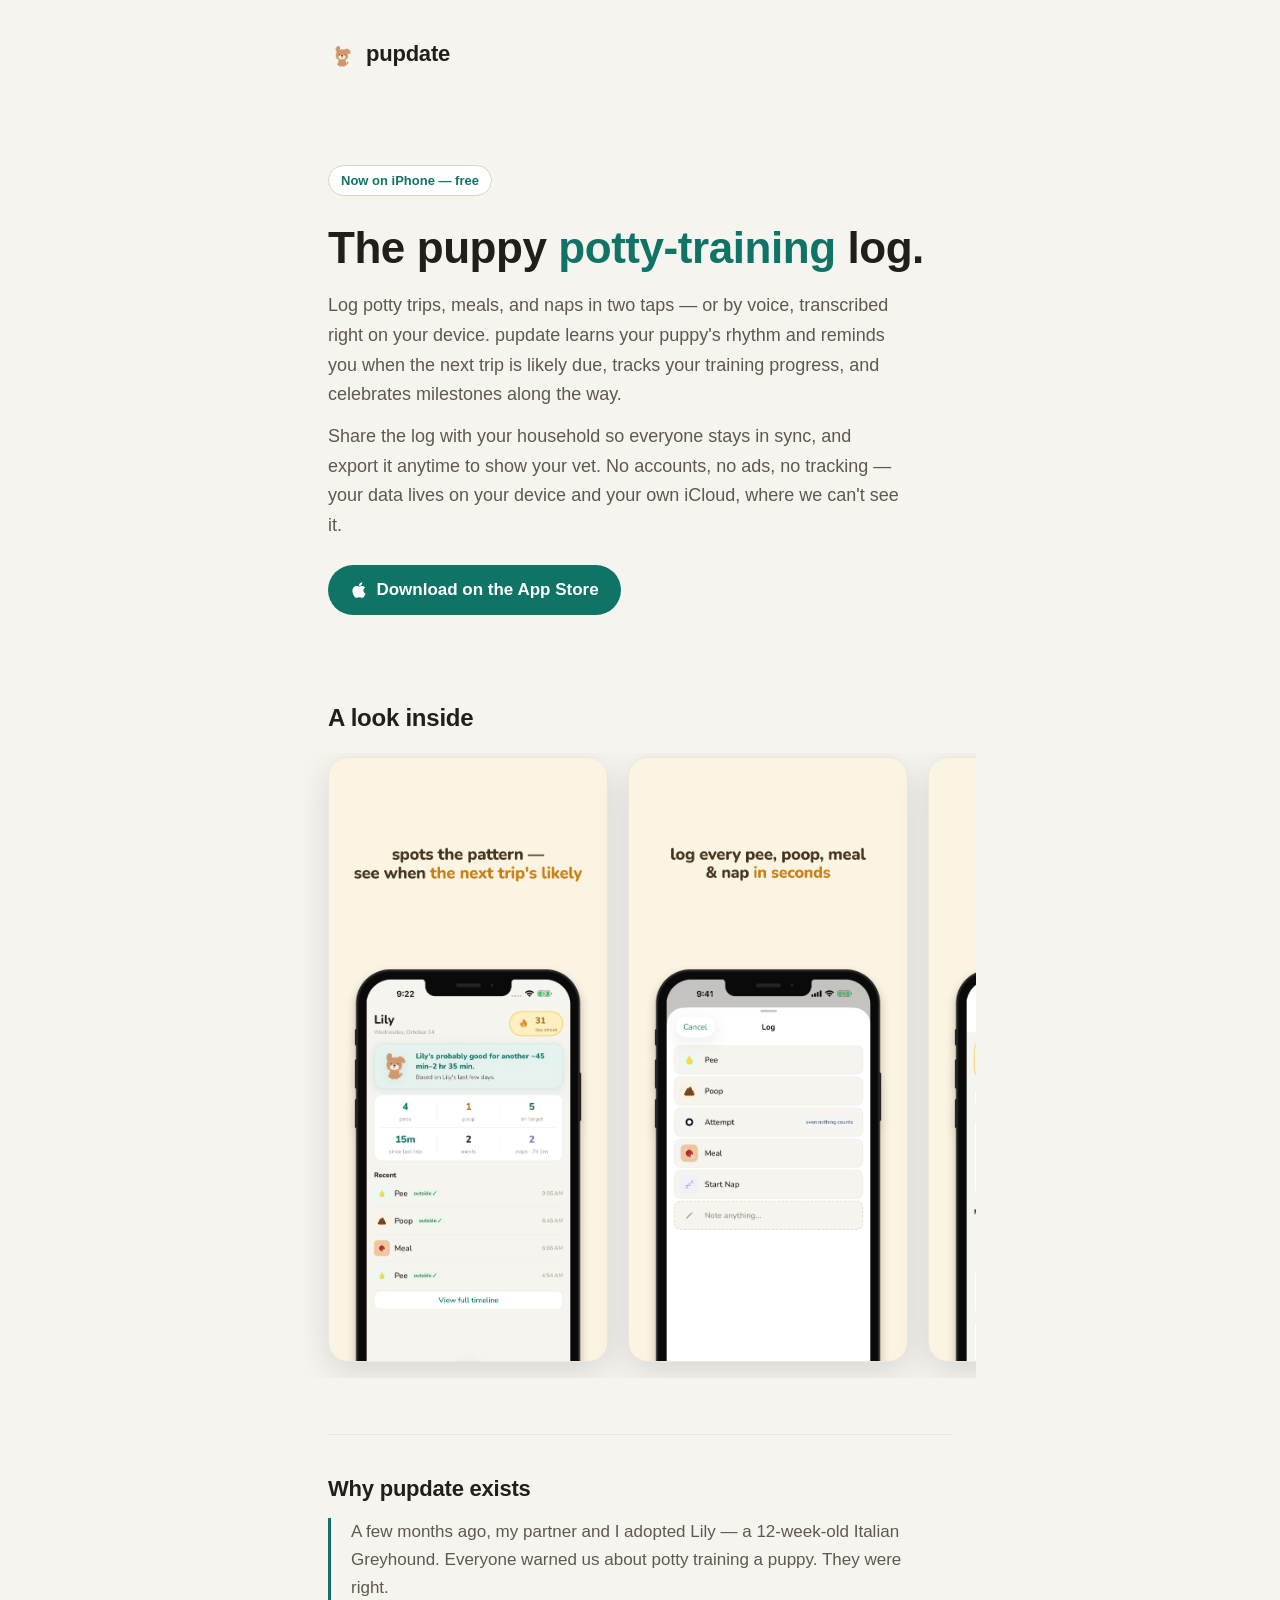
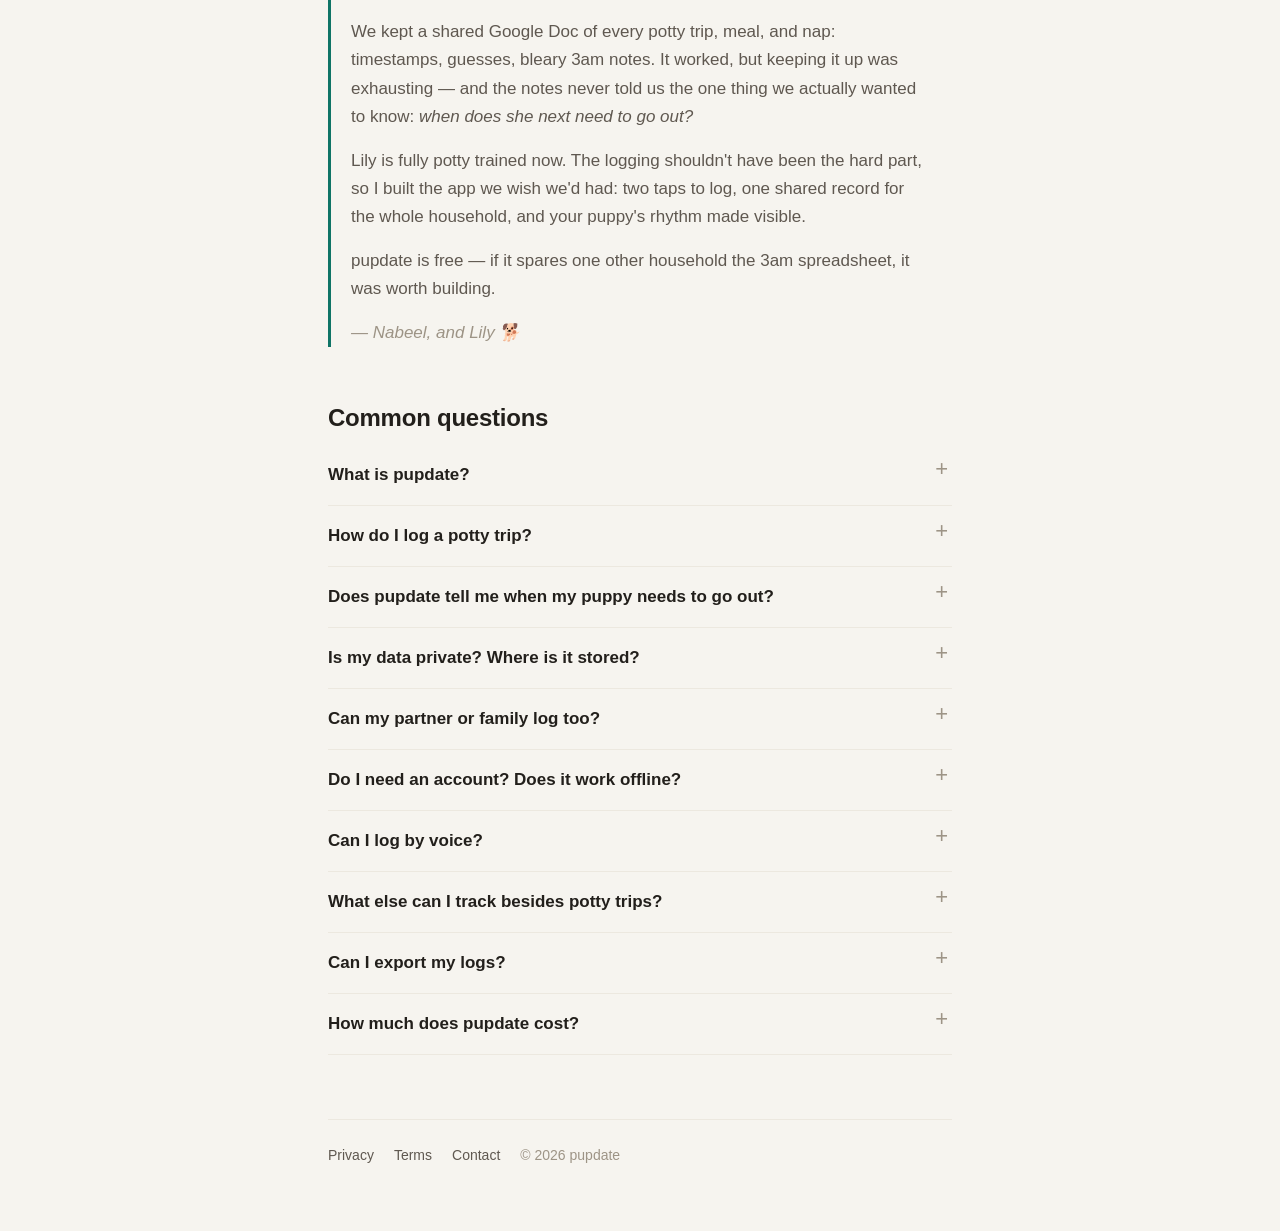
==== commit 8a66c7e7: "Refresh website mascot and marketing screenshots" ====
--- a/index.html
+++ b/index.html
@@ -86,7 +86,7 @@
 <body>
   <div class="page">
     <header class="site-header">
-      <a class="wordmark" href="/"><img class="paw" src="/assets/pup.png" alt="" width="28" height="28">pupdate</a>
+      <a class="wordmark" href="/"><img class="paw" src="/assets/pup.png" alt="" width="30" height="25">pupdate</a>
     </header>
 
     <main>
